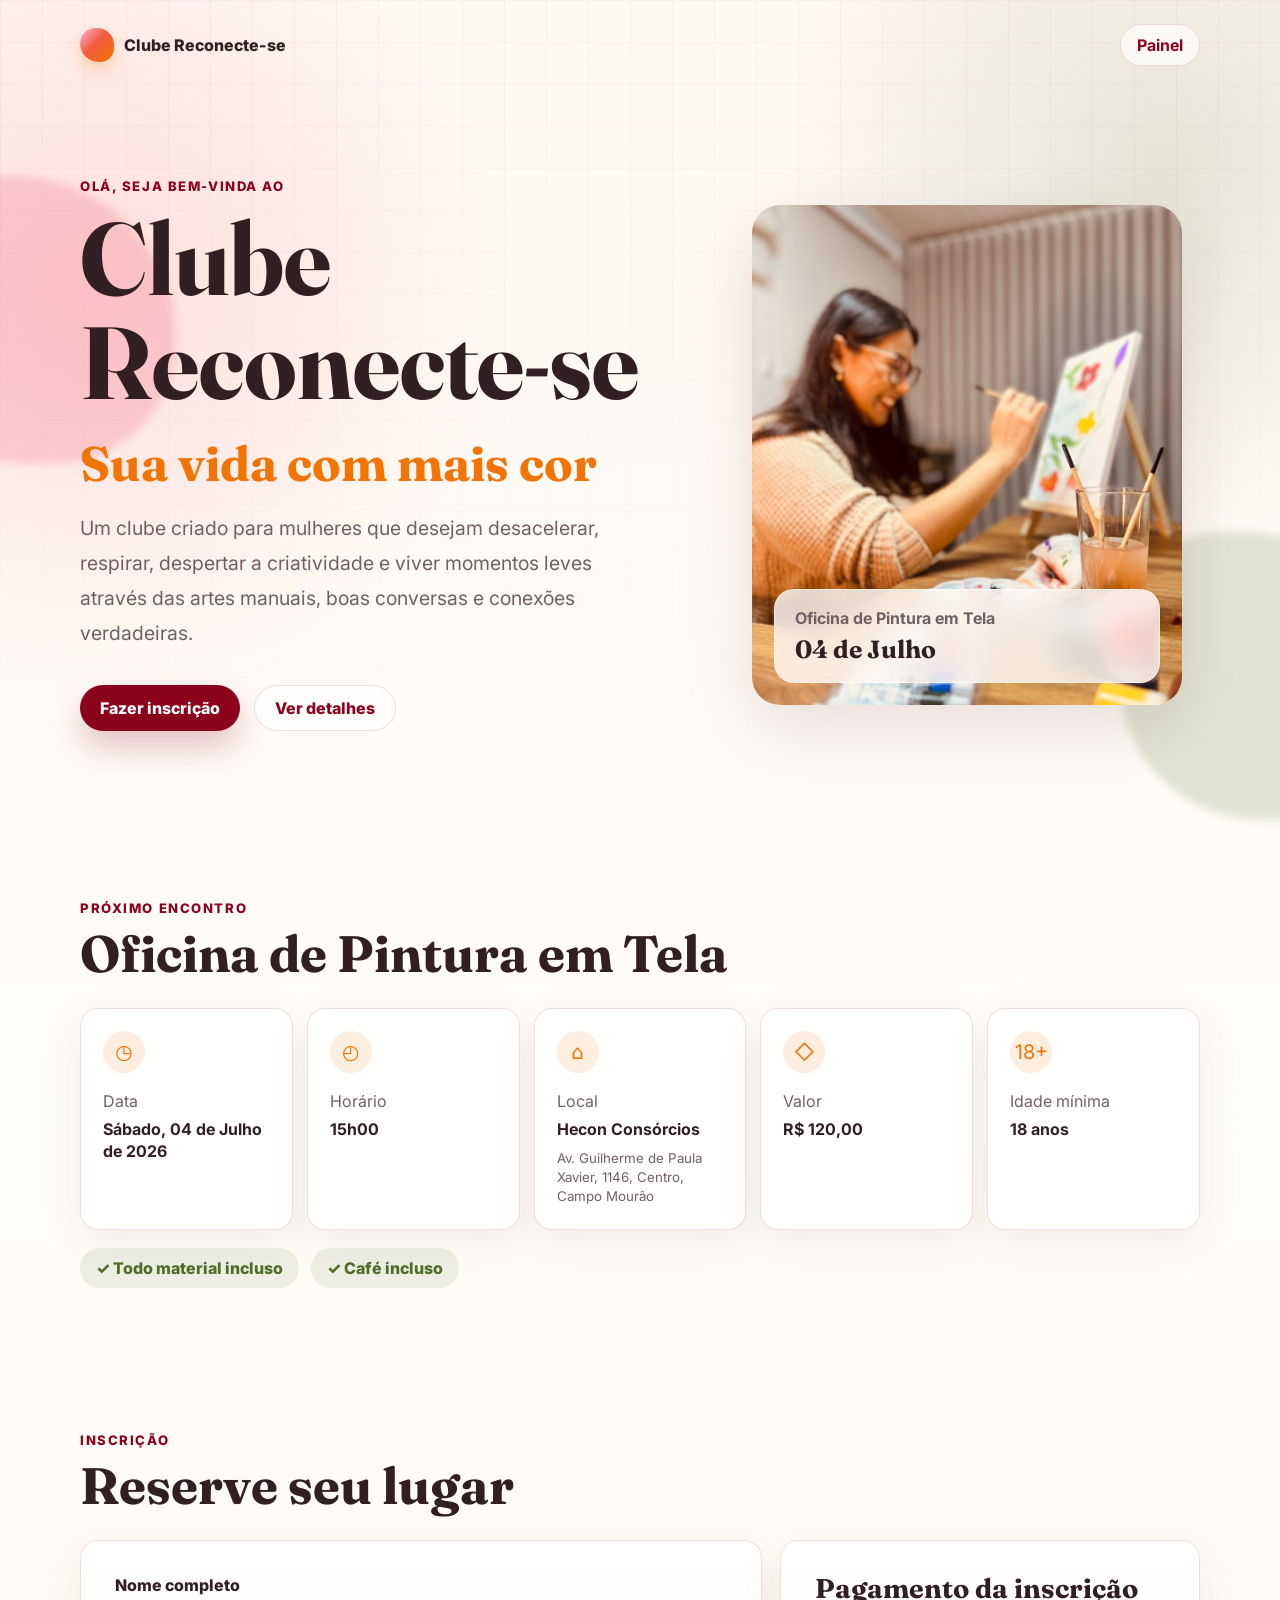
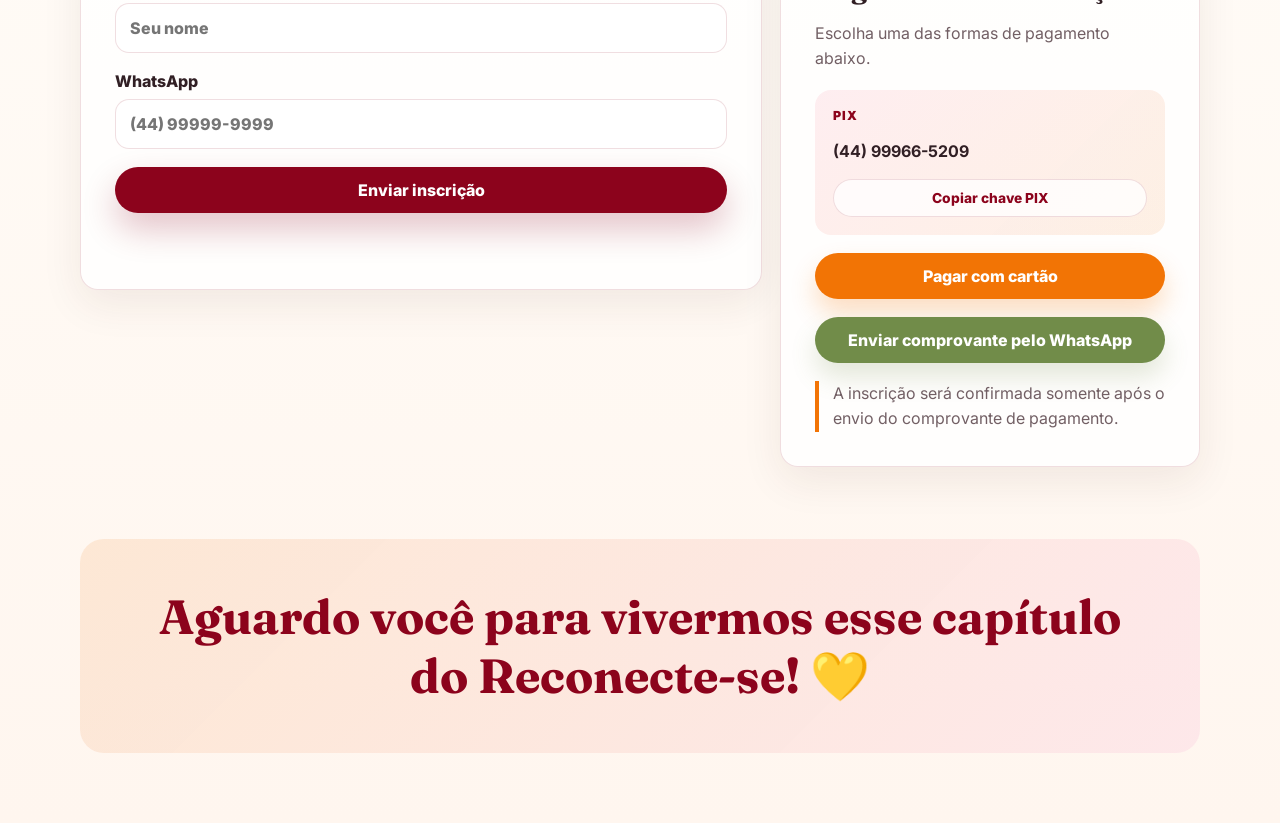
==== index.html @ 8eb5109f "Add files via upload" ====
<!doctype html>
<html lang="pt-BR">
  <head>
    <meta charset="utf-8" />
    <meta name="viewport" content="width=device-width, initial-scale=1" />
    <title>Clube Reconecte-se | Inscrição</title>
    <meta
      name="description"
      content="Inscrição para a Oficina de Pintura em Tela do Clube Reconecte-se."
    />
    <link rel="preconnect" href="https://fonts.googleapis.com" />
    <link rel="preconnect" href="https://fonts.gstatic.com" crossorigin />
    <link
      href="https://fonts.googleapis.com/css2?family=Fraunces:opsz,wght@9..144,600;9..144,700&family=Inter:wght@400;500;600;700&display=swap"
      rel="stylesheet"
    />
    <link rel="stylesheet" href="style.css" />
  </head>
  <body data-page="landing">
    <div class="paint-orbit paint-orbit-one"></div>
    <div class="paint-orbit paint-orbit-two"></div>

    <header class="hero">
      <nav class="topbar" aria-label="Principal">
        <a class="brand" href="index.html" aria-label="Clube Reconecte-se">
          <span class="brand-mark" aria-hidden="true"></span>
          <span>Clube Reconecte-se</span>
        </a>
        <a class="admin-link" href="admin.html">Painel</a>
      </nav>

      <section class="hero-grid">
        <div class="hero-copy">
          <p class="eyebrow">Olá, seja bem-vinda ao</p>
          <h1>Clube Reconecte-se</h1>
          <p class="tagline">Sua vida com mais cor</p>
          <p class="intro">
            Um clube criado para mulheres que desejam desacelerar, respirar,
            despertar a criatividade e viver momentos leves através das artes
            manuais, boas conversas e conexões verdadeiras.
          </p>
          <div class="hero-actions">
            <a class="button primary" href="#inscricao">Fazer inscrição</a>
            <a class="button ghost" href="#oficina">Ver detalhes</a>
          </div>
        </div>

        <div class="art-panel" aria-label="Foto da Oficina de Pintura em Tela">
          <figure class="workshop-photo-card">
            <img
              class="workshop-photo"
              src="workshop-photo.jpeg"
              alt="Participante pintando uma tela durante uma oficina de pintura"
            />
            <figcaption class="photo-caption">
              <span>Oficina de Pintura em Tela</span>
              <strong>04 de Julho</strong>
            </figcaption>
          </figure>
        </div>
      </section>
    </header>

    <main>
      <section class="section info-section" id="oficina">
        <div class="section-heading">
          <p class="eyebrow">Próximo encontro</p>
          <h2>Oficina de Pintura em Tela</h2>
        </div>

        <div class="info-grid">
          <article class="info-item">
            <span class="icon" aria-hidden="true">◷</span>
            <p>Data</p>
            <strong>Sábado, 04 de Julho de 2026</strong>
          </article>
          <article class="info-item">
            <span class="icon" aria-hidden="true">◴</span>
            <p>Horário</p>
            <strong>15h00</strong>
          </article>
          <article class="info-item">
            <span class="icon" aria-hidden="true">⌂</span>
            <p>Local</p>
            <strong>Hecon Consórcios</strong>
            <small>Av. Guilherme de Paula Xavier, 1146, Centro, Campo Mourão</small>
          </article>
          <article class="info-item">
            <span class="icon" aria-hidden="true">◇</span>
            <p>Valor</p>
            <strong>R$ 120,00</strong>
          </article>
          <article class="info-item">
            <span class="icon" aria-hidden="true">18+</span>
            <p>Idade mínima</p>
            <strong>18 anos</strong>
          </article>
        </div>

        <div class="included">
          <span>✓ Todo material incluso</span>
          <span>✓ Café incluso</span>
        </div>
      </section>

      <section class="section signup-section" id="inscricao">
        <div class="section-heading">
          <p class="eyebrow">Inscrição</p>
          <h2>Reserve seu lugar</h2>
        </div>

        <div class="signup-layout">
          <div class="form-shell" id="activeSignup">
            <form id="signupForm" novalidate>
              <label>
                Nome completo
                <input
                  type="text"
                  name="name"
                  autocomplete="name"
                  placeholder="Seu nome"
                  required
                />
              </label>

              <label>
                WhatsApp
                <input
                  type="tel"
                  name="whatsapp"
                  inputmode="numeric"
                  autocomplete="tel"
                  placeholder="(44) 99999-9999"
                  required
                />
              </label>

              <button class="button primary wide" type="submit">
                Enviar inscrição
              </button>
              <p class="form-message" id="signupMessage" role="status"></p>
            </form>
          </div>

          <div class="waitlist-shell hidden" id="waitlistSignup">
            <div class="closed-notice">
              <h3>As inscrições para esta oficina foram encerradas.</h3>
              <p>Cadastre-se na lista de espera para ser avisada da próxima oficina.</p>
            </div>

            <form id="waitlistForm" novalidate>
              <label>
                Nome
                <input type="text" name="name" autocomplete="name" required />
              </label>
              <label>
                WhatsApp
                <input
                  type="tel"
                  name="whatsapp"
                  inputmode="numeric"
                  autocomplete="tel"
                  placeholder="(44) 99999-9999"
                  required
                />
              </label>
              <button class="button primary wide" type="submit">
                Entrar na lista de espera
              </button>
              <p class="form-message" id="waitlistMessage" role="status"></p>
            </form>
          </div>

          <aside class="payment-box" aria-labelledby="paymentTitle">
            <h2 id="paymentTitle">Pagamento da inscrição</h2>
            <p>Escolha uma das formas de pagamento abaixo.</p>

            <div class="payment-method">
              <span class="method-label">PIX</span>
              <strong id="pixKey">(44) 99966-5209</strong>
              <button class="button small" id="copyPix" type="button">
                Copiar chave PIX
              </button>
            </div>

            <a
              class="button card-button"
              href="https://mpago.li/1HUCjPr"
              target="_blank"
              rel="noopener noreferrer"
            >
              Pagar com cartão
            </a>

            <a
              class="button whatsapp-button"
              href="https://wa.link/44toih"
              target="_blank"
              rel="noopener noreferrer"
            >
              Enviar comprovante pelo WhatsApp
            </a>

            <p class="payment-warning">
              A inscrição será confirmada somente após o envio do comprovante de
              pagamento.
            </p>
          </aside>
        </div>
      </section>

      <section class="final-message" aria-label="Mensagem final">
        <p>Aguardo você para vivermos esse capítulo do Reconecte-se! 💛</p>
      </section>
    </main>

    <script src="script.js"></script>
  </body>
</html>
---- style.css ----
:root {
  --crimson: #8c031c;
  --rose: #f2486a;
  --olive: #718c49;
  --orange: #f27405;
  --coral: #f26668;
  --ink: #311f24;
  --muted: #725f64;
  --paper: #fff9f5;
  --surface: #ffffff;
  --line: rgba(140, 3, 28, 0.13);
  --shadow: 0 24px 70px rgba(80, 33, 30, 0.13);
  --radius: 18px;
}

* {
  box-sizing: border-box;
}

html {
  scroll-behavior: smooth;
}

body {
  margin: 0;
  min-height: 100vh;
  background:
    radial-gradient(circle at 7% 12%, rgba(242, 102, 104, 0.18), transparent 26rem),
    radial-gradient(circle at 91% 7%, rgba(113, 140, 73, 0.18), transparent 24rem),
    linear-gradient(180deg, #fff7f2 0%, #fffdf9 46%, #fff6ef 100%);
  color: var(--ink);
  font-family: Inter, system-ui, -apple-system, BlinkMacSystemFont, "Segoe UI", sans-serif;
}

body::before {
  content: "";
  position: fixed;
  inset: 0;
  z-index: -2;
  background-image:
    linear-gradient(90deg, rgba(140, 3, 28, 0.035) 1px, transparent 1px),
    linear-gradient(rgba(140, 3, 28, 0.03) 1px, transparent 1px);
  background-size: 42px 42px;
  mask-image: linear-gradient(to bottom, black, transparent 80%);
}

a {
  color: inherit;
}

button,
input,
select {
  font: inherit;
}

button {
  cursor: pointer;
}

.paint-orbit {
  position: fixed;
  z-index: -1;
  width: 18rem;
  height: 18rem;
  border-radius: 38% 62% 47% 53%;
  filter: blur(4px);
  opacity: 0.2;
  animation: floatPaint 10s ease-in-out infinite alternate;
}

.paint-orbit-one {
  left: -7rem;
  top: 11rem;
  background: var(--rose);
}

.paint-orbit-two {
  right: -8rem;
  bottom: 5rem;
  background: var(--olive);
  animation-delay: -3s;
}

.hero,
.section,
.final-message,
.dashboard {
  width: min(1120px, calc(100% - 32px));
  margin: 0 auto;
}

.hero {
  min-height: 92vh;
  padding: 24px 0 56px;
}

.topbar,
.admin-header,
.admin-actions,
.hero-actions,
.included,
.filters {
  display: flex;
  align-items: center;
}

.topbar {
  justify-content: space-between;
  gap: 20px;
}

.brand,
.admin-link {
  text-decoration: none;
}

.brand {
  display: inline-flex;
  align-items: center;
  gap: 10px;
  font-weight: 800;
}

.brand-mark {
  display: inline-block;
  width: 34px;
  height: 34px;
  border-radius: 48% 52% 42% 58%;
  background:
    linear-gradient(135deg, rgba(255, 255, 255, 0.65), transparent 45%),
    linear-gradient(135deg, var(--rose), var(--orange));
  box-shadow: 0 8px 18px rgba(242, 116, 5, 0.26);
}

.admin-link {
  border: 1px solid var(--line);
  border-radius: 999px;
  padding: 10px 16px;
  color: var(--crimson);
  font-weight: 700;
  background: rgba(255, 255, 255, 0.66);
}

.hero-grid {
  display: grid;
  grid-template-columns: minmax(0, 1fr) minmax(320px, 0.8fr);
  gap: clamp(32px, 6vw, 72px);
  align-items: center;
  padding-top: clamp(64px, 9vw, 112px);
}

.eyebrow {
  margin: 0 0 12px;
  color: var(--crimson);
  font-size: 0.82rem;
  font-weight: 800;
  letter-spacing: 0.12em;
  text-transform: uppercase;
}

h1,
h2,
h3 {
  margin: 0;
  color: var(--ink);
  font-family: Fraunces, Georgia, serif;
  line-height: 1.02;
  letter-spacing: 0;
}

h1 {
  font-size: clamp(3.2rem, 8vw, 6.6rem);
  max-width: 820px;
}

h2 {
  font-size: clamp(2rem, 4vw, 3.25rem);
}

h3 {
  font-size: 1.5rem;
}

.tagline {
  margin: 18px 0;
  color: var(--orange);
  font-family: Fraunces, Georgia, serif;
  font-size: clamp(1.55rem, 3.8vw, 3.1rem);
  font-weight: 700;
}

.intro {
  max-width: 660px;
  margin: 0;
  color: var(--muted);
  font-size: clamp(1.02rem, 2vw, 1.22rem);
  line-height: 1.8;
}

.hero-actions {
  gap: 14px;
  flex-wrap: wrap;
  margin-top: 34px;
}

.button {
  display: inline-flex;
  min-height: 46px;
  align-items: center;
  justify-content: center;
  gap: 8px;
  border: 0;
  border-radius: 999px;
  padding: 12px 20px;
  text-decoration: none;
  font-weight: 800;
  transition:
    transform 180ms ease,
    box-shadow 180ms ease,
    background-color 180ms ease;
}

.button:hover {
  transform: translateY(-2px);
}

.button.primary {
  background: var(--crimson);
  color: white;
  box-shadow: 0 16px 34px rgba(140, 3, 28, 0.24);
}

.button.ghost,
.button.small {
  border: 1px solid var(--line);
  background: rgba(255, 255, 255, 0.76);
  color: var(--crimson);
}

.button.small {
  min-height: 38px;
  padding: 8px 14px;
  font-size: 0.86rem;
}

.button.wide,
.card-button,
.whatsapp-button {
  width: 100%;
}

.button.danger {
  color: #a02121;
}

.card-button {
  background: var(--orange);
  color: white;
  box-shadow: 0 14px 26px rgba(242, 116, 5, 0.24);
}

.whatsapp-button {
  background: var(--olive);
  color: white;
  box-shadow: 0 14px 26px rgba(113, 140, 73, 0.2);
}

.art-panel {
  min-height: 420px;
  display: grid;
  place-items: center;
}

.workshop-photo-card {
  position: relative;
  width: min(100%, 430px);
  aspect-ratio: 0.86;
  margin: 0;
  border-radius: 28px;
  box-shadow: var(--shadow);
  overflow: hidden;
  background: var(--surface);
}

.workshop-photo {
  width: 100%;
  height: 100%;
  display: block;
  object-fit: cover;
  object-position: center;
}

.photo-caption {
  position: absolute;
  right: 22px;
  bottom: 22px;
  left: 22px;
  border: 1px solid rgba(255, 255, 255, 0.55);
  border-radius: 20px;
  padding: 18px 20px;
  background: rgba(255, 249, 245, 0.82);
  color: var(--ink);
  backdrop-filter: blur(12px);
}

.photo-caption span,
.photo-caption strong {
  display: block;
}

.photo-caption span {
  margin-bottom: 6px;
  color: var(--muted);
  font-weight: 700;
}

.photo-caption strong {
  font-family: Fraunces, Georgia, serif;
  font-size: 1.55rem;
}

.canvas-card {
  position: relative;
  width: min(100%, 430px);
  aspect-ratio: 0.86;
  border-radius: 28px;
  background: linear-gradient(145deg, rgba(255, 255, 255, 0.92), rgba(255, 247, 242, 0.7));
  box-shadow: var(--shadow);
  overflow: hidden;
}

.canvas-card::before {
  content: "";
  position: absolute;
  inset: 22px;
  border: 1px solid rgba(140, 3, 28, 0.13);
  border-radius: 22px;
}

.stroke {
  position: absolute;
  width: 82%;
  height: 72px;
  left: 9%;
  border-radius: 51% 49% 56% 44%;
  transform: rotate(-5deg);
  opacity: 0.9;
}

.stroke-coral {
  top: 18%;
  background: var(--coral);
}

.stroke-orange {
  top: 36%;
  background: var(--orange);
  transform: rotate(4deg);
}

.stroke-olive {
  top: 54%;
  background: var(--olive);
}

.stroke-rose {
  top: 72%;
  background: var(--rose);
  transform: rotate(2deg);
}

.canvas-inner {
  position: absolute;
  inset: auto 32px 32px;
  border-radius: 20px;
  padding: 22px;
  background: rgba(255, 255, 255, 0.84);
  backdrop-filter: blur(10px);
}

.canvas-inner p,
.canvas-inner strong {
  display: block;
}

.canvas-inner p {
  margin: 0 0 8px;
  color: var(--muted);
}

.canvas-inner strong {
  font-family: Fraunces, Georgia, serif;
  font-size: 1.65rem;
}

.section {
  padding: 72px 0;
}

.section-heading {
  margin-bottom: 28px;
}

.info-grid {
  display: grid;
  grid-template-columns: repeat(auto-fit, minmax(190px, 1fr));
  gap: 14px;
}

.info-item,
.form-shell,
.waitlist-shell,
.payment-box,
.login-card,
.stat-card,
.admin-panel {
  border: 1px solid var(--line);
  border-radius: var(--radius);
  background: rgba(255, 255, 255, 0.82);
  box-shadow: 0 14px 42px rgba(80, 33, 30, 0.08);
}

.info-item {
  min-height: 178px;
  padding: 22px;
}

.icon {
  display: grid;
  width: 42px;
  height: 42px;
  margin-bottom: 18px;
  place-items: center;
  border-radius: 50%;
  background: rgba(242, 116, 5, 0.12);
  color: var(--orange);
  font-size: 1.25rem;
}

.info-item p {
  margin: 0 0 8px;
  color: var(--muted);
}

.info-item strong {
  display: block;
  line-height: 1.35;
}

.info-item small {
  display: block;
  margin-top: 8px;
  color: var(--muted);
  line-height: 1.45;
}

.included {
  gap: 12px;
  flex-wrap: wrap;
  margin-top: 18px;
}

.included span {
  border-radius: 999px;
  padding: 10px 16px;
  background: rgba(113, 140, 73, 0.12);
  color: #4d6d28;
  font-weight: 800;
}

.signup-layout {
  display: grid;
  grid-template-columns: minmax(0, 1fr) minmax(300px, 420px);
  gap: 18px;
  align-items: start;
}

.form-shell,
.waitlist-shell,
.payment-box,
.login-card,
.admin-panel {
  padding: clamp(22px, 4vw, 34px);
}

form,
.payment-box,
.payment-method {
  display: grid;
  gap: 18px;
}

label {
  display: grid;
  gap: 8px;
  color: var(--ink);
  font-weight: 800;
}

input,
select {
  width: 100%;
  min-height: 50px;
  border: 1px solid var(--line);
  border-radius: 14px;
  padding: 0 14px;
  background: rgba(255, 255, 255, 0.92);
  color: var(--ink);
  outline: none;
  transition:
    border-color 160ms ease,
    box-shadow 160ms ease;
}

input:focus,
select:focus {
  border-color: rgba(242, 116, 5, 0.7);
  box-shadow: 0 0 0 4px rgba(242, 116, 5, 0.12);
}

.payment-box h2 {
  font-size: 1.7rem;
}

.payment-box p {
  margin: 0;
  color: var(--muted);
  line-height: 1.6;
}

.payment-method {
  border-radius: 16px;
  padding: 18px;
  background: linear-gradient(135deg, rgba(242, 72, 106, 0.09), rgba(242, 116, 5, 0.1));
}

.method-label {
  color: var(--crimson);
  font-size: 0.78rem;
  font-weight: 900;
  letter-spacing: 0.1em;
}

.payment-warning {
  border-left: 4px solid var(--orange);
  padding-left: 14px;
}

.form-message {
  min-height: 24px;
  margin: 0;
  color: var(--muted);
  font-weight: 700;
}

.form-message.success {
  color: #4d6d28;
}

.form-message.error {
  color: #a02121;
}

.closed-notice {
  margin-bottom: 22px;
}

.closed-notice p {
  color: var(--muted);
  line-height: 1.65;
}

.hidden {
  display: none !important;
}

.final-message {
  margin-bottom: 70px;
  border-radius: 24px;
  padding: clamp(28px, 5vw, 48px);
  background:
    linear-gradient(135deg, rgba(242, 116, 5, 0.16), rgba(242, 72, 106, 0.12)),
    rgba(255, 255, 255, 0.78);
  text-align: center;
}

.final-message p {
  margin: 0;
  color: var(--crimson);
  font-family: Fraunces, Georgia, serif;
  font-size: clamp(1.55rem, 4vw, 3rem);
  font-weight: 700;
}

.admin-main {
  min-height: 100vh;
}

.login-view {
  min-height: 100vh;
  display: grid;
  width: min(100%, 520px);
  margin: 0 auto;
  padding: 28px 16px;
  place-items: center;
}

.login-card {
  width: 100%;
}

.login-card h1 {
  margin-top: 18px;
  font-size: clamp(2rem, 8vw, 3.3rem);
}

.login-card p {
  color: var(--muted);
  line-height: 1.6;
}

.dashboard {
  padding: 34px 0 64px;
}

.admin-header {
  justify-content: space-between;
  gap: 18px;
  margin-bottom: 22px;
}

.admin-header h1 {
  font-size: clamp(2.2rem, 5vw, 4.25rem);
}

.admin-actions {
  gap: 10px;
  flex-wrap: wrap;
  justify-content: flex-end;
}

.stat-grid {
  display: grid;
  grid-template-columns: repeat(5, minmax(0, 1fr));
  gap: 14px;
  margin-bottom: 18px;
}

.stat-card {
  min-height: 132px;
  padding: 20px;
}

.stat-card span {
  display: block;
  color: var(--muted);
  font-weight: 800;
}

.stat-card strong {
  display: block;
  margin-top: 18px;
  color: var(--crimson);
  font-family: Fraunces, Georgia, serif;
  font-size: 2.6rem;
}

.filters {
  gap: 14px;
  align-items: end;
  margin-bottom: 18px;
}

.filters label:first-child {
  flex: 1;
}

.table-wrap {
  overflow-x: auto;
}

table {
  width: 100%;
  min-width: 920px;
  border-collapse: collapse;
}

th,
td {
  border-bottom: 1px solid var(--line);
  padding: 14px 10px;
  text-align: left;
  vertical-align: middle;
}

th {
  color: var(--crimson);
  font-size: 0.78rem;
  letter-spacing: 0.08em;
  text-transform: uppercase;
}

.status-pill {
  display: inline-flex;
  border-radius: 999px;
  padding: 7px 10px;
  font-size: 0.78rem;
  font-weight: 900;
}

.status-confirmado {
  background: rgba(113, 140, 73, 0.15);
  color: #4d6d28;
}

.status-aguardando-pagamento {
  background: rgba(242, 116, 5, 0.16);
  color: #9b4a00;
}

.status-cancelado {
  background: rgba(140, 3, 28, 0.11);
  color: var(--crimson);
}

.status-lista-de-espera {
  background: rgba(242, 72, 106, 0.13);
  color: #b52845;
}

.row-actions {
  display: flex;
  flex-wrap: wrap;
  gap: 8px;
}

.row-actions .button {
  min-height: 34px;
  padding: 7px 10px;
  font-size: 0.78rem;
}

@keyframes floatPaint {
  from {
    transform: translate3d(0, 0, 0) rotate(0deg);
  }
  to {
    transform: translate3d(18px, -24px, 0) rotate(12deg);
  }
}

@media (max-width: 920px) {
  .hero {
    min-height: auto;
  }

  .hero-grid,
  .signup-layout {
    grid-template-columns: 1fr;
  }

  .art-panel {
    min-height: auto;
  }

  .info-grid,
  .stat-grid {
    grid-template-columns: repeat(2, minmax(0, 1fr));
  }

  .admin-header,
  .filters {
    align-items: stretch;
    flex-direction: column;
  }

  .admin-actions {
    justify-content: flex-start;
  }
}

@media (max-width: 620px) {
  .hero,
  .section,
  .final-message,
  .dashboard {
    width: min(100% - 20px, 1120px);
  }

  .topbar {
    align-items: flex-start;
  }

  .brand {
    max-width: 220px;
  }

  h1 {
    font-size: clamp(2.8rem, 16vw, 4.6rem);
  }

  .info-grid,
  .stat-grid {
    grid-template-columns: 1fr;
  }

  .hero-actions,
  .included,
  .admin-actions {
    align-items: stretch;
    flex-direction: column;
  }

  .hero-actions .button,
  .admin-actions .button {
    width: 100%;
  }

  .canvas-card {
    aspect-ratio: 0.92;
  }

  .workshop-photo-card {
    aspect-ratio: 0.92;
  }
}
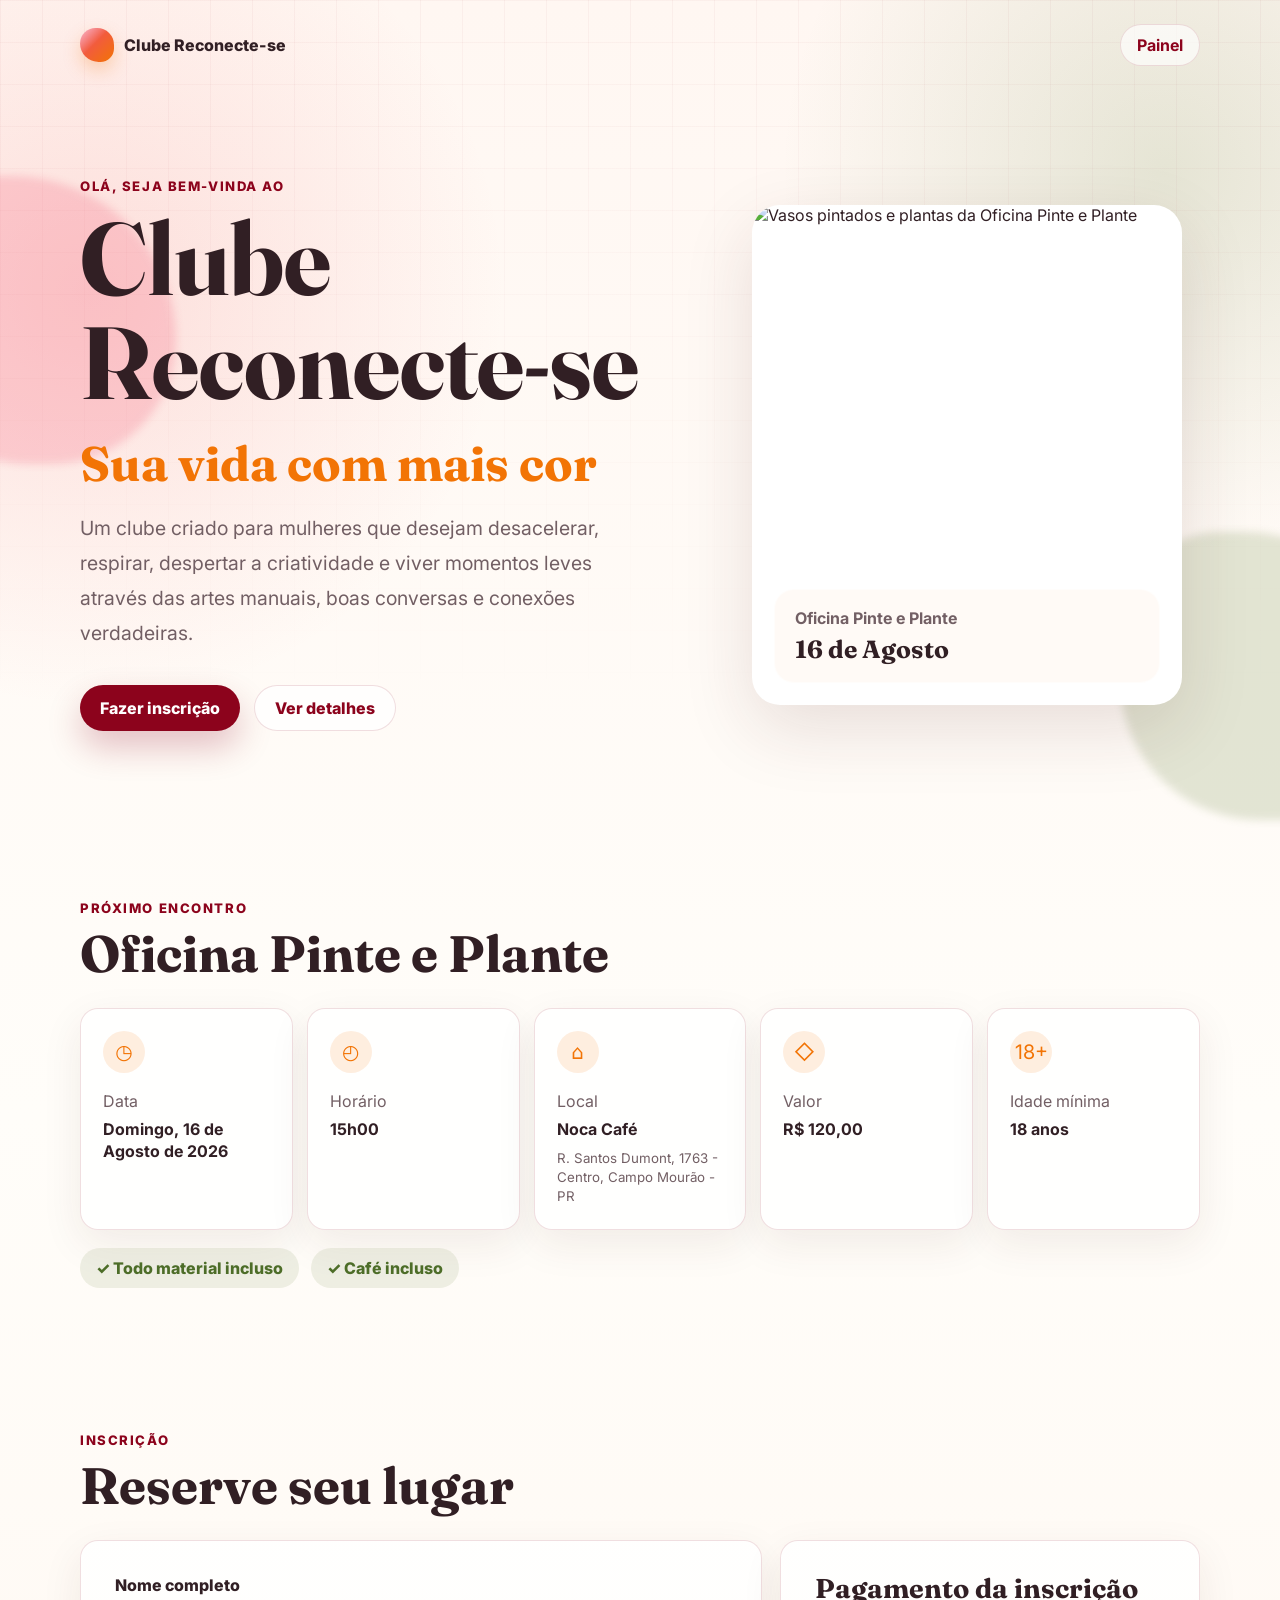
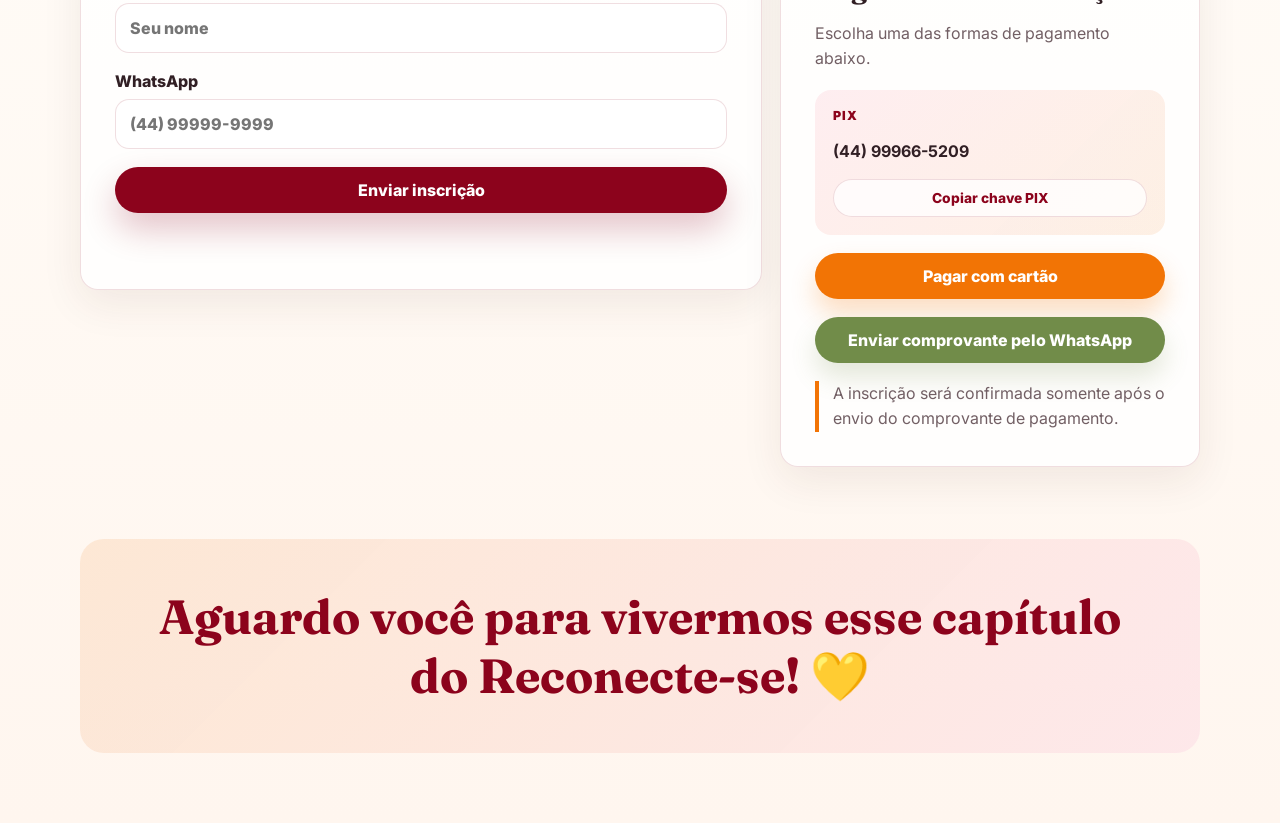
==== commit 8196485e: "Add files via upload" ====
--- a/index.html
+++ b/index.html
@@ -6,7 +6,7 @@
     <title>Clube Reconecte-se | Inscrição</title>
     <meta
       name="description"
-      content="Inscrição para a Oficina de Pintura em Tela do Clube Reconecte-se."
+      content="Inscrição para a Oficina Pinte e Plante do Clube Reconecte-se."
     />
     <link rel="preconnect" href="https://fonts.googleapis.com" />
     <link rel="preconnect" href="https://fonts.gstatic.com" crossorigin />
@@ -45,16 +45,16 @@
           </div>
         </div>
 
-        <div class="art-panel" aria-label="Foto da Oficina de Pintura em Tela">
+        <div class="art-panel" aria-label="Imagem da Oficina Pinte e Plante">
           <figure class="workshop-photo-card">
             <img
               class="workshop-photo"
-              src="workshop-photo.jpeg"
-              alt="Participante pintando uma tela durante uma oficina de pintura"
+              src="pinte-e-plante.png"
+              alt="Vasos pintados e plantas da Oficina Pinte e Plante"
             />
             <figcaption class="photo-caption">
-              <span>Oficina de Pintura em Tela</span>
-              <strong>04 de Julho</strong>
+              <span>Oficina Pinte e Plante</span>
+              <strong>16 de Agosto</strong>
             </figcaption>
           </figure>
         </div>
@@ -65,14 +65,14 @@
       <section class="section info-section" id="oficina">
         <div class="section-heading">
           <p class="eyebrow">Próximo encontro</p>
-          <h2>Oficina de Pintura em Tela</h2>
+          <h2>Oficina Pinte e Plante</h2>
         </div>
 
         <div class="info-grid">
           <article class="info-item">
             <span class="icon" aria-hidden="true">◷</span>
             <p>Data</p>
-            <strong>Sábado, 04 de Julho de 2026</strong>
+            <strong>Domingo, 16 de Agosto de 2026</strong>
           </article>
           <article class="info-item">
             <span class="icon" aria-hidden="true">◴</span>
@@ -82,8 +82,8 @@
           <article class="info-item">
             <span class="icon" aria-hidden="true">⌂</span>
             <p>Local</p>
-            <strong>Hecon Consórcios</strong>
-            <small>Av. Guilherme de Paula Xavier, 1146, Centro, Campo Mourão</small>
+            <strong>Noca Café</strong>
+            <small>R. Santos Dumont, 1763 - Centro, Campo Mourão - PR</small>
           </article>
           <article class="info-item">
             <span class="icon" aria-hidden="true">◇</span>
